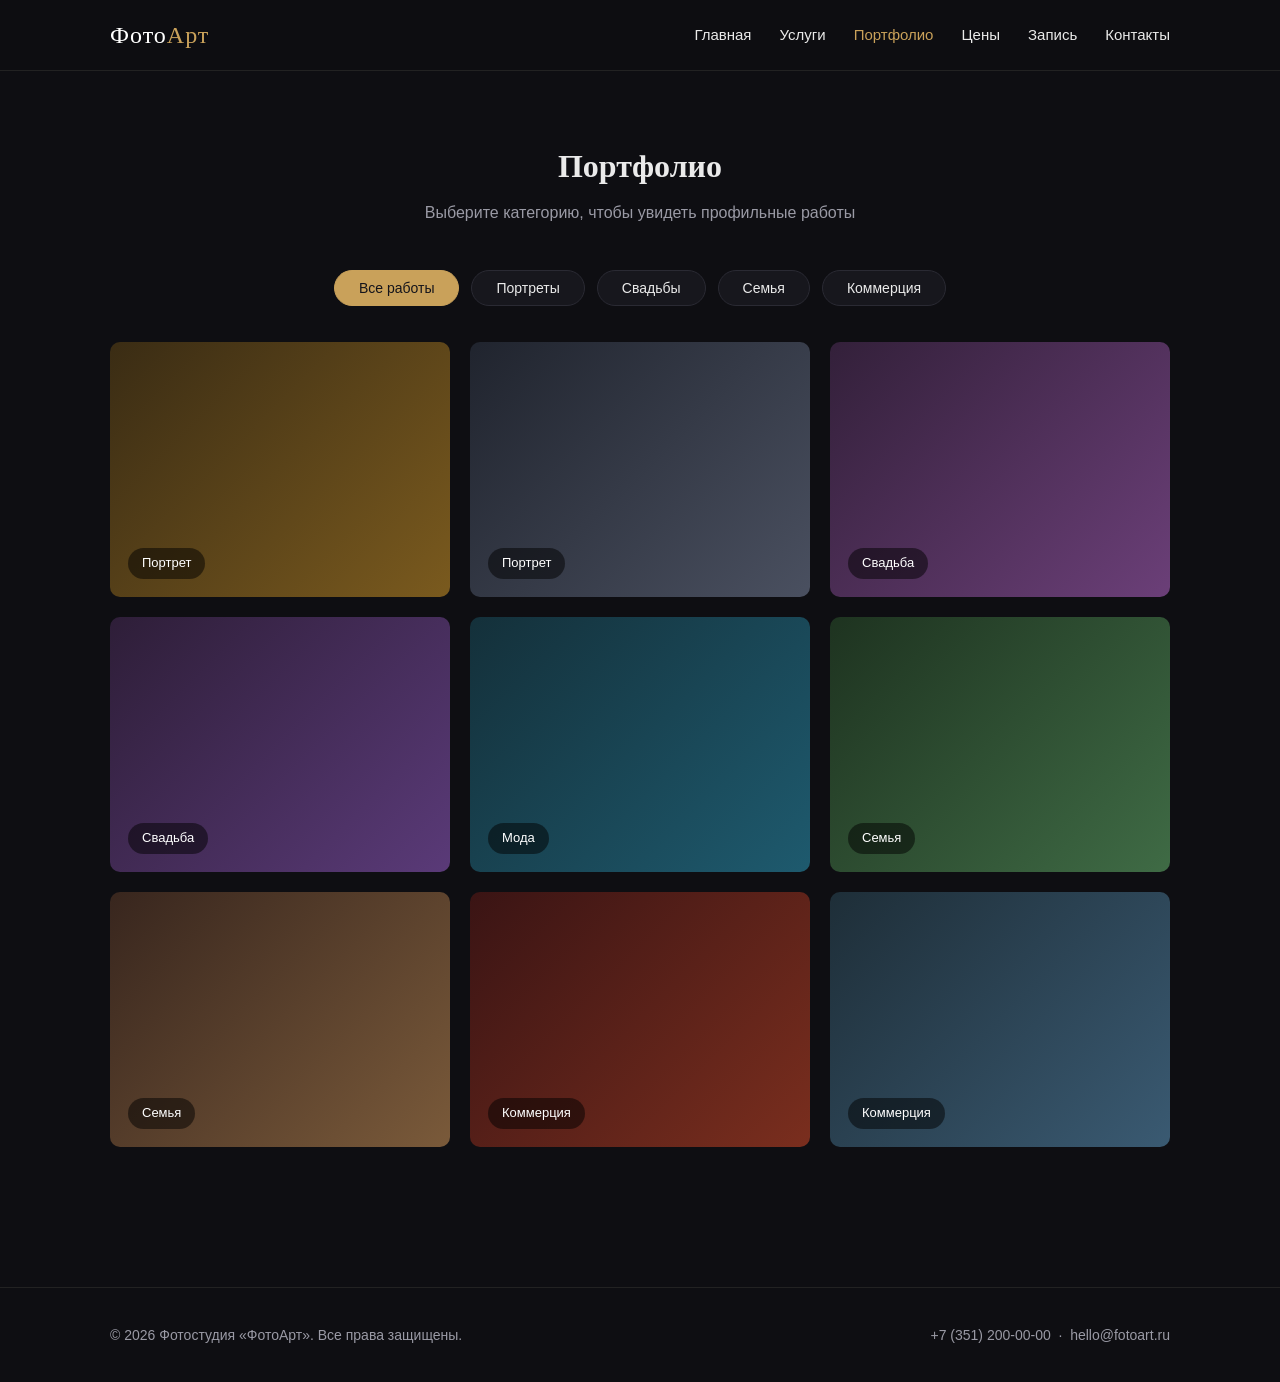
==== portfolio.html @ 707e794a "Add files via upload" ====
<!DOCTYPE html>
<html lang="ru">
<head>
  <meta charset="UTF-8">
  <meta name="viewport" content="width=device-width, initial-scale=1.0">
  <title>Портфолио — ФотоАрт</title>
  <link rel="stylesheet" href="styles.css">
</head>
<body>
  <header class="header">
    <div class="container header-inner">
      <a href="index.html" class="logo">Фото<span>Арт</span></a>
      <nav class="nav" id="nav">
        <a href="index.html">Главная</a>
        <a href="services.html">Услуги</a>
        <a href="portfolio.html">Портфолио</a>
        <a href="price.html">Цены</a>
        <a href="booking.html">Запись</a>
        <a href="contacts.html">Контакты</a>
      </nav>
      <button class="burger" id="burger" aria-label="Меню">
        <span></span><span></span><span></span>
      </button>
    </div>
  </header>

  <main>

    <section class="section">
      <div class="container">
        <h2 class="section-title">Портфолио</h2>
        <p class="section-sub">Выберите категорию, чтобы увидеть профильные работы</p>
        <div class="filters">
          <button class="active" data-filter="all">Все работы</button>
          <button data-filter="portrait">Портреты</button>
          <button data-filter="wedding">Свадьбы</button>
          <button data-filter="family">Семья</button>
          <button data-filter="commercial">Коммерция</button>
        </div>
        <div class="gallery">
          <div class="tile g1" data-cat="portrait"><span class="tag">Портрет</span></div>
          <div class="tile g2" data-cat="portrait"><span class="tag">Портрет</span></div>
          <div class="tile g3" data-cat="wedding"><span class="tag">Свадьба</span></div>
          <div class="tile g7" data-cat="wedding"><span class="tag">Свадьба</span></div>
          <div class="tile g4" data-cat="portrait"><span class="tag">Мода</span></div>
          <div class="tile g6" data-cat="family"><span class="tag">Семья</span></div>
          <div class="tile g8" data-cat="family"><span class="tag">Семья</span></div>
          <div class="tile g5" data-cat="commercial"><span class="tag">Коммерция</span></div>
          <div class="tile g9" data-cat="commercial"><span class="tag">Коммерция</span></div>
        </div>
      </div>
    </section>

  </main>

  <footer class="footer">
    <div class="container footer-inner">
      <div>© 2026 Фотостудия «ФотоАрт». Все права защищены.</div>
      <div>+7 (351) 200-00-00 &nbsp;·&nbsp; hello@fotoart.ru</div>
    </div>
  </footer>

  <script src="script.js" defer></script>
</body>
</html>
---- styles.css ----
* { margin: 0; padding: 0; box-sizing: border-box; }

:root {
  --bg: #0e0e12;
  --panel: #17171d;
  --accent: #c9a15a;
  --accent-light: #dfb977;
  --text: #eaeaea;
  --muted: #9a9aa5;
}

html { scroll-behavior: smooth; }

body {
  background: var(--bg);
  color: var(--text);
  font-family: 'Segoe UI', Arial, sans-serif;
  line-height: 1.6;
}

.container { max-width: 1100px; margin: 0 auto; padding: 0 20px; }

h1, h2, h3 { font-family: Georgia, 'Times New Roman', serif; font-weight: 600; }
.gold { color: var(--accent); }

/* ---------- Header ---------- */
.header {
  position: sticky; top: 0; z-index: 100;
  background: rgba(14,14,18,.94);
  border-bottom: 1px solid #222;
  backdrop-filter: blur(6px);
}
.header-inner { display: flex; align-items: center; justify-content: space-between; height: 70px; }
.logo { font-family: Georgia, serif; font-size: 24px; color: #fff; text-decoration: none; letter-spacing: 1px; }
.logo span { color: var(--accent); }
.nav { display: flex; gap: 28px; }
.nav a { color: var(--text); text-decoration: none; font-size: 15px; transition: color .2s; }
.nav a:hover, .nav a.active { color: var(--accent); }

.burger { display: none; width: 42px; height: 42px; background: none; border: none; cursor: pointer; }
.burger span { display: block; width: 24px; height: 2px; background: var(--accent); margin: 5px auto; }

/* ---------- Hero ---------- */
.hero {
  min-height: 78vh;
  display: flex; align-items: center; text-align: center;
  background: linear-gradient(135deg, #15151d 0%, #221c10 60%, #1a1408 100%);
}
.hero-inner { max-width: 760px; margin: 0 auto; padding: 40px 20px; }
.hero .kicker { letter-spacing: 4px; text-transform: uppercase; font-size: 13px; color: var(--accent); }
.hero h1 { font-size: 52px; margin: 14px 0 6px; }
.hero p { color: var(--muted); font-size: 18px; max-width: 620px; margin: 14px auto 34px; }
.hero-btns { display: flex; gap: 16px; justify-content: center; flex-wrap: wrap; }

.btn {
  display: inline-block; background: var(--accent); color: #14141b;
  padding: 14px 36px; border-radius: 4px; text-decoration: none;
  font-weight: 600; transition: background .2s, transform .2s; border: none; cursor: pointer;
}
.btn:hover { background: var(--accent-light); transform: translateY(-2px); }
.btn-outline { background: transparent; color: var(--accent); border: 1px solid var(--accent); }
.btn-outline:hover { background: rgba(201,161,90,.12); }

/* ---------- Sections ---------- */
.section { padding: 70px 0; }
.section-title { font-size: 32px; text-align: center; margin-bottom: 8px; }
.section-sub { color: var(--muted); text-align: center; margin-bottom: 44px; }

.cards { display: grid; grid-template-columns: repeat(auto-fit, minmax(230px, 1fr)); gap: 24px; }
.card {
  background: var(--panel); padding: 32px 26px; border-radius: 10px;
  border: 1px solid #23232b; transition: transform .25s, border-color .25s;
}
.card:hover { transform: translateY(-6px); border-color: var(--accent); }
.card .icon { font-size: 30px; margin-bottom: 14px; }
.card h3 { margin-bottom: 10px; font-size: 19px; }
.card p { color: var(--muted); font-size: 15px; }
.card .price { font-size: 24px; color: var(--accent); font-weight: 700; margin: 12px 0 4px; }
.card ul { list-style: none; margin: 14px 0 20px; }
.card li { padding: 6px 0; color: var(--muted); border-bottom: 1px dashed #2a2a33; font-size: 14px; }
.card.featured { border-color: var(--accent); }

.cta-band {
  background: linear-gradient(120deg, #1c1608, #26200f);
  border: 1px solid #3a3020; border-radius: 14px;
  text-align: center; padding: 54px 24px;
}

/* ---------- Gallery ---------- */
.filters { display: flex; gap: 12px; justify-content: center; margin-bottom: 36px; flex-wrap: wrap; }
.filters button {
  background: var(--panel); color: var(--text); border: 1px solid #2a2a33;
  padding: 9px 24px; border-radius: 30px; cursor: pointer; font-size: 14px; transition: .2s;
}
.filters button:hover, .filters button.active { background: var(--accent); color: #14141b; border-color: var(--accent); }

.gallery { display: grid; grid-template-columns: repeat(auto-fit, minmax(280px, 1fr)); gap: 20px; }
.tile {
  aspect-ratio: 4/3; border-radius: 10px; display: flex;
  align-items: flex-end; padding: 18px; color: #fff; overflow: hidden;
  transition: transform .25s;
}
.tile:hover { transform: scale(1.02); }
.tile .tag { background: rgba(0,0,0,.5); padding: 5px 14px; border-radius: 20px; font-size: 13px; }
.g1 { background: linear-gradient(135deg,#3a2c14,#7a5a1e); }
.g2 { background: linear-gradient(135deg,#20242e,#4a5060); }
.g3 { background: linear-gradient(135deg,#33203a,#6b3f78); }
.g4 { background: linear-gradient(135deg,#14303a,#1e5a6e); }
.g5 { background: linear-gradient(135deg,#3a1414,#7a2e1e); }
.g6 { background: linear-gradient(135deg,#1e3320,#3f6b45); }
.g7 { background: linear-gradient(135deg,#2e1e38,#5a3a78); }
.g8 { background: linear-gradient(135deg,#38261e,#7a5a3a); }
.g9 { background: linear-gradient(135deg,#1e2e38,#3a5a72); }

/* ---------- Table ---------- */
.price-table { width: 100%; border-collapse: collapse; margin-top: 10px; }
.price-table th, .price-table td { padding: 12px 14px; border-bottom: 1px solid #23232b; text-align: left; font-size: 15px; }
.price-table th { color: var(--accent); font-weight: 600; }
.price-table td:last-child, .price-table th:last-child { text-align: right; color: var(--text); }

/* ---------- Form ---------- */
.form { max-width: 680px; margin: 0 auto; background: var(--panel); padding: 38px; border-radius: 12px; border: 1px solid #23232b; }
.form-row { margin-bottom: 18px; }
.form-grid { display: grid; grid-template-columns: 1fr 1fr; gap: 18px; }
label { display: block; margin-bottom: 6px; font-size: 14px; color: var(--muted); }
input, select, textarea {
  width: 100%; background: #0e0e12; border: 1px solid #2c2c35; color: var(--text);
  padding: 12px 14px; border-radius: 6px; font-size: 15px; font-family: inherit;
}
input:focus, select:focus, textarea:focus { outline: none; border-color: var(--accent); }
.error { color: #e26d6d; font-size: 13px; margin-top: 4px; display: none; }
.error.show { display: block; }
.success { display: none; color: #7bc47f; margin-top: 16px; text-align: center; }
.success.show { display: block; }

/* ---------- Contacts ---------- */
.contact-cards { display: grid; grid-template-columns: repeat(auto-fit, minmax(230px, 1fr)); gap: 24px; margin-bottom: 40px; }
.map-stub {
  border-radius: 12px; border: 1px solid #23232b; height: 300px;
  background:
    repeating-linear-gradient(0deg, transparent 0 39px, #1c1c24 39px 40px),
    repeating-linear-gradient(90deg, transparent 0 39px, #1c1c24 39px 40px),
    linear-gradient(135deg, #131318, #1b1b24);
  display: flex; align-items: center; justify-content: center;
  color: var(--muted); font-size: 14px;
}

/* ---------- Footer ---------- */
.footer { border-top: 1px solid #222; padding: 36px 0; margin-top: 70px; color: var(--muted); font-size: 14px; }
.footer-inner { display: flex; justify-content: space-between; flex-wrap: wrap; gap: 12px; }

/* ---------- Adaptive ---------- */
@media (max-width: 768px) {
  .burger { display: block; }
  .nav {
    position: fixed; top: 70px; left: 0; right: 0;
    background: #12121a; flex-direction: column; padding: 22px; gap: 18px;
    display: none; border-bottom: 1px solid #222;
  }
  .nav.open { display: flex; }
  .hero h1 { font-size: 34px; }
  .section-title { font-size: 26px; }
  .form-grid { grid-template-columns: 1fr; }
  .section { padding: 50px 0; }
}
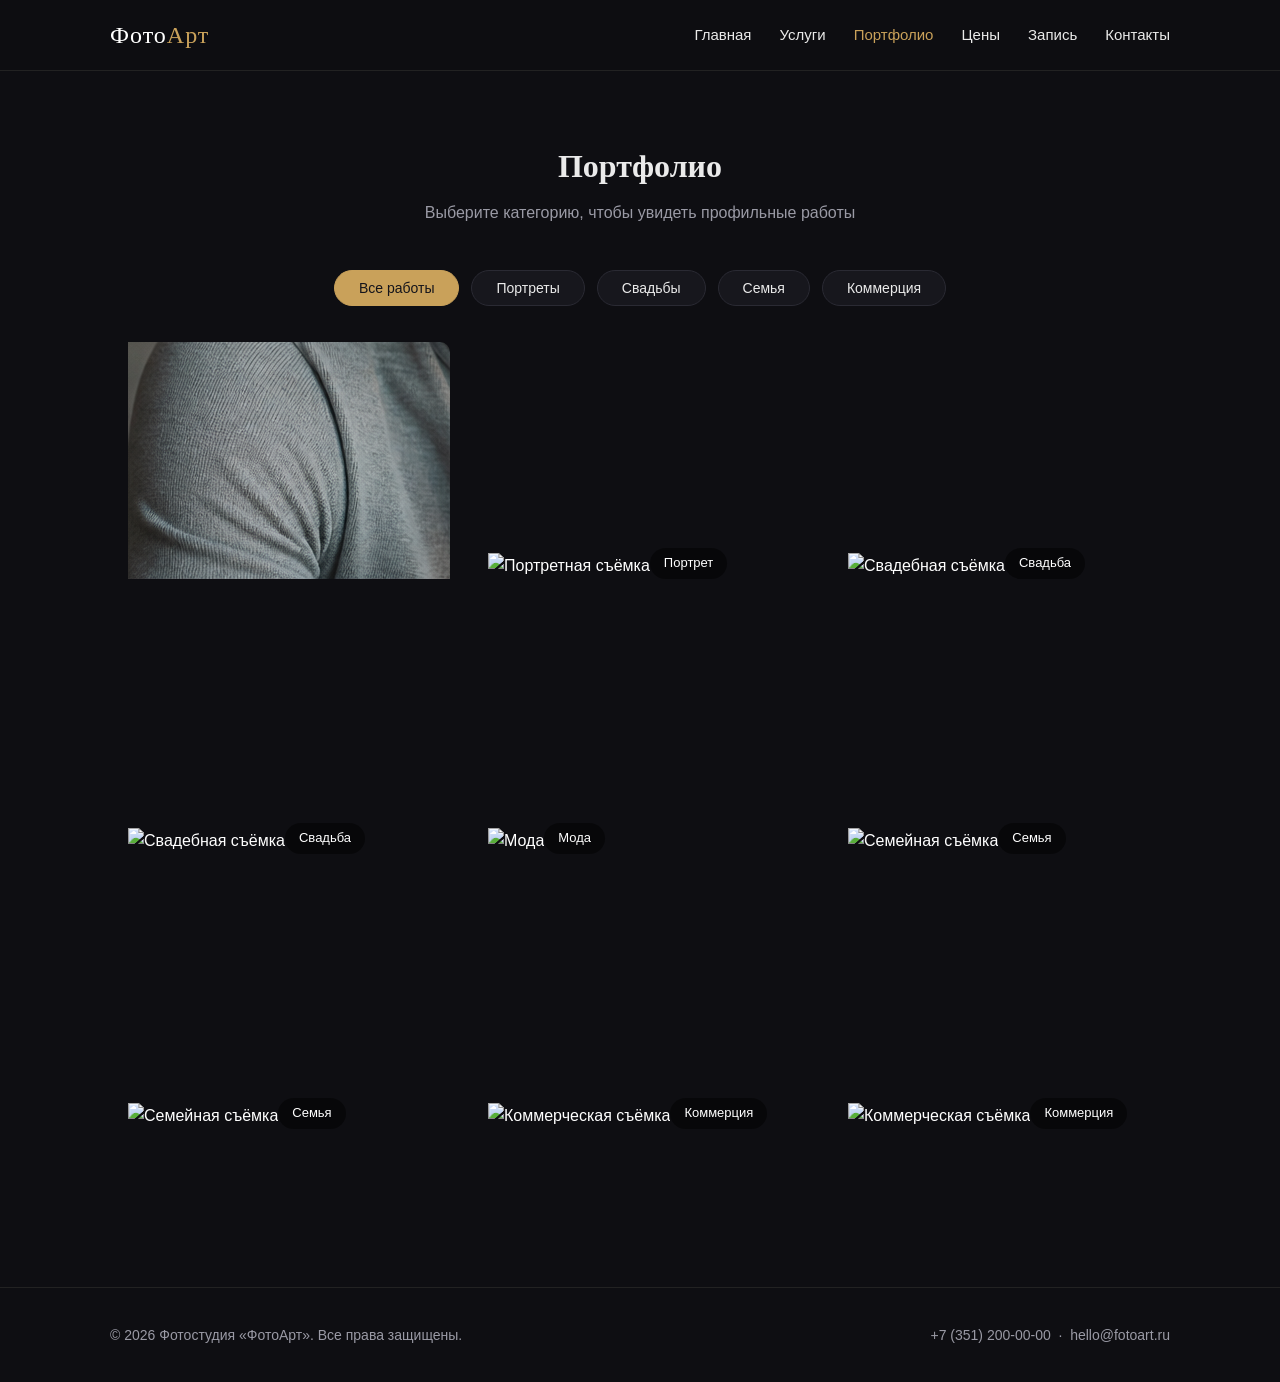
==== commit 9a60f11a: "Update portfolio.html add img" ====
--- a/portfolio.html
+++ b/portfolio.html
@@ -38,15 +38,15 @@
           <button data-filter="commercial">Коммерция</button>
         </div>
         <div class="gallery">
-          <div class="tile g1" data-cat="portrait"><span class="tag">Портрет</span></div>
-          <div class="tile g2" data-cat="portrait"><span class="tag">Портрет</span></div>
-          <div class="tile g3" data-cat="wedding"><span class="tag">Свадьба</span></div>
-          <div class="tile g7" data-cat="wedding"><span class="tag">Свадьба</span></div>
-          <div class="tile g4" data-cat="portrait"><span class="tag">Мода</span></div>
-          <div class="tile g6" data-cat="family"><span class="tag">Семья</span></div>
-          <div class="tile g8" data-cat="family"><span class="tag">Семья</span></div>
-          <div class="tile g5" data-cat="commercial"><span class="tag">Коммерция</span></div>
-          <div class="tile g9" data-cat="commercial"><span class="tag">Коммерция</span></div>
+          <div class="tile" data-cat="portrait"><img src="img/portrait-1.png" alt="Портретная съёмка"><span class="tag">Портрет</span></div>
+          <div class="tile" data-cat="portrait"><img src="img/portrait-2.png" alt="Портретная съёмка"><span class="tag">Портрет</span></div>
+          <div class="tile" data-cat="wedding"><img src="img/wedding-1.png" alt="Свадебная съёмка"><span class="tag">Свадьба</span></div>
+          <div class="tile" data-cat="wedding"><img src="img/wedding-1.png" alt="Свадебная съёмка"><span class="tag">Свадьба</span></div>
+          <div class="tile" data-cat="portrait"><img src="img/portrait-3.png" alt="Мода"><span class="tag">Мода</span></div>
+          <div class="tile" data-cat="family"><img src="img/family-1.png" alt="Семейная съёмка"><span class="tag">Семья</span></div>
+          <div class="tile" data-cat="family"><img src="img/family-2.png" alt="Семейная съёмка"><span class="tag">Семья</span></div>
+          <div class="tile" data-cat="commercial"><img src="img/commercial-1.png" alt="Коммерческая съёмка"><span class="tag">Коммерция</span></div>
+          <div class="tile" data-cat="commercial"><img src="img/commercial-2.png" alt="Коммерческая съёмка"><span class="tag">Коммерция</span></div>
         </div>
       </div>
     </section>
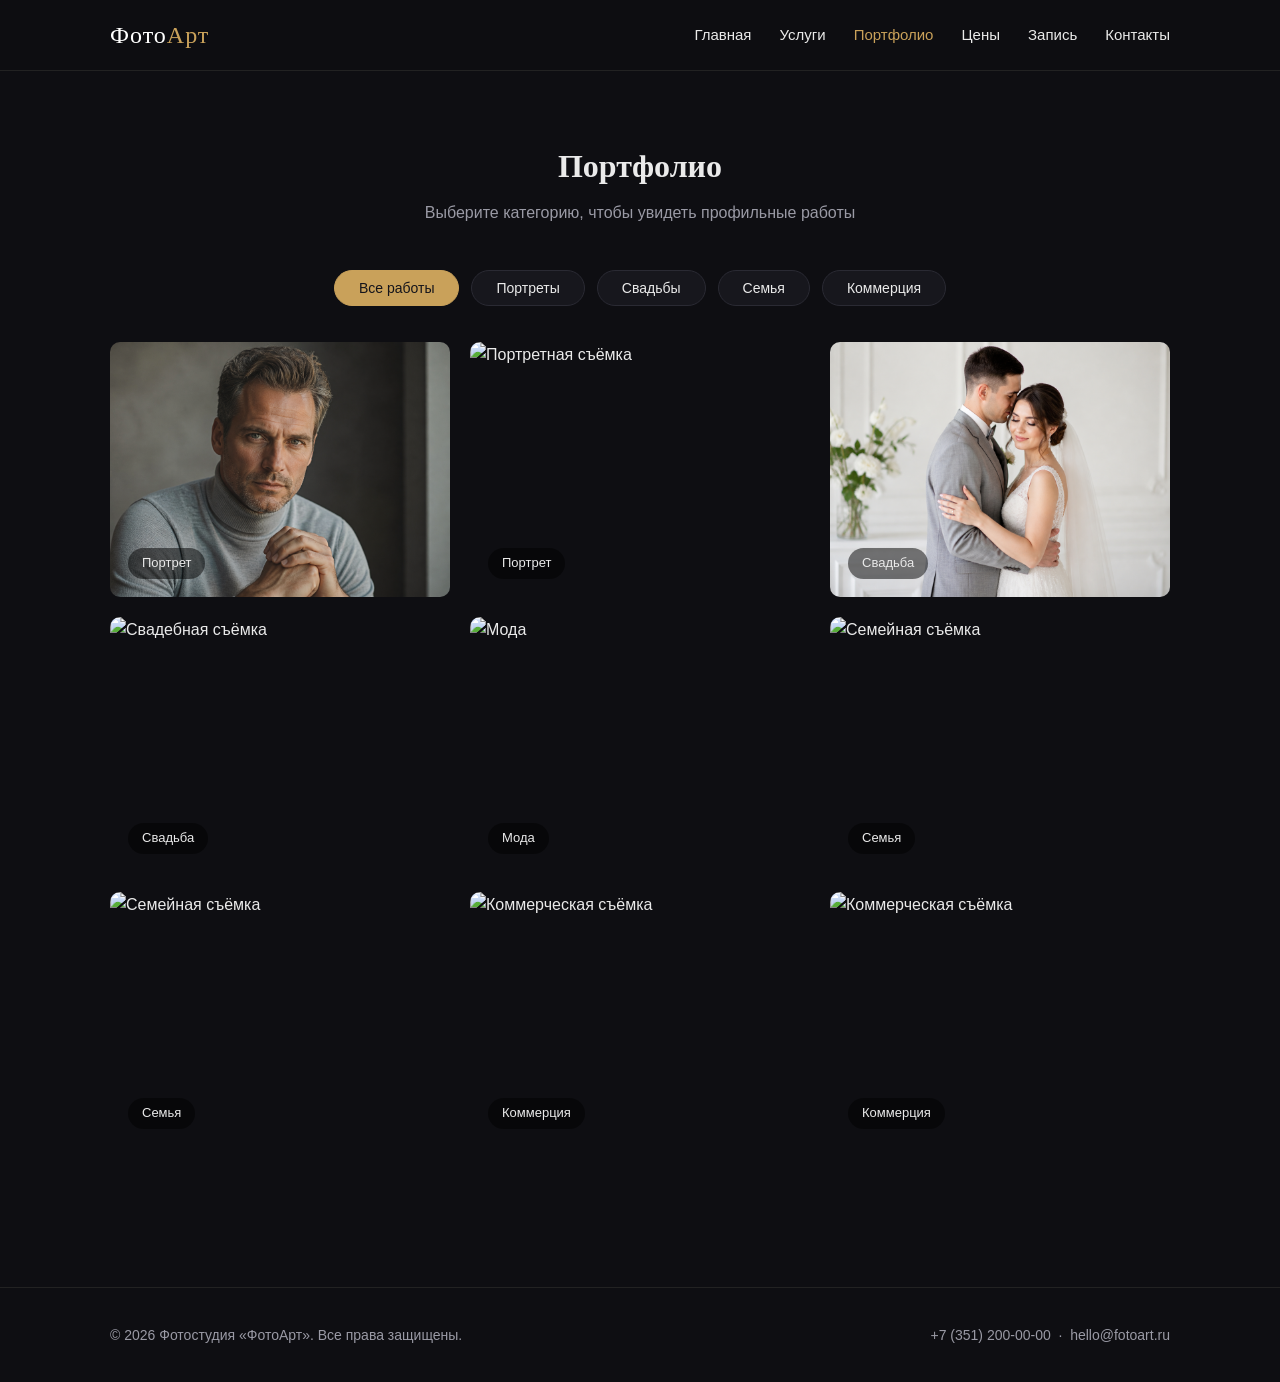
==== commit 2e63b2b7: "Update portfolio.html rename ing" ====
--- a/portfolio.html
+++ b/portfolio.html
@@ -41,8 +41,8 @@
           <div class="tile" data-cat="portrait"><img src="img/portrait-1.png" alt="Портретная съёмка"><span class="tag">Портрет</span></div>
           <div class="tile" data-cat="portrait"><img src="img/portrait-2.png" alt="Портретная съёмка"><span class="tag">Портрет</span></div>
           <div class="tile" data-cat="wedding"><img src="img/wedding-1.png" alt="Свадебная съёмка"><span class="tag">Свадьба</span></div>
-          <div class="tile" data-cat="wedding"><img src="img/wedding-1.png" alt="Свадебная съёмка"><span class="tag">Свадьба</span></div>
-          <div class="tile" data-cat="portrait"><img src="img/portrait-3.png" alt="Мода"><span class="tag">Мода</span></div>
+          <div class="tile" data-cat="wedding"><img src="img/wedding-2.png" alt="Свадебная съёмка"><span class="tag">Свадьба</span></div>
+          <div class="tile" data-cat="portrait"><img src="img/style-1.png" alt="Мода"><span class="tag">Мода</span></div>
           <div class="tile" data-cat="family"><img src="img/family-1.png" alt="Семейная съёмка"><span class="tag">Семья</span></div>
           <div class="tile" data-cat="family"><img src="img/family-2.png" alt="Семейная съёмка"><span class="tag">Семья</span></div>
           <div class="tile" data-cat="commercial"><img src="img/commercial-1.png" alt="Коммерческая съёмка"><span class="tag">Коммерция</span></div>
--- a/styles.css
+++ b/styles.css
@@ -97,12 +97,31 @@
 
 .gallery { display: grid; grid-template-columns: repeat(auto-fit, minmax(280px, 1fr)); gap: 20px; }
 .tile {
-  aspect-ratio: 4/3; border-radius: 10px; display: flex;
-  align-items: flex-end; padding: 18px; color: #fff; overflow: hidden;
+  position: relative;
+  aspect-ratio: 4/3;
+  border-radius: 10px;
+  overflow: hidden;
   transition: transform .25s;
 }
 .tile:hover { transform: scale(1.02); }
-.tile .tag { background: rgba(0,0,0,.5); padding: 5px 14px; border-radius: 20px; font-size: 13px; }
+.tile img {
+  position: absolute;
+  inset: 0;
+  width: 100%;
+  height: 100%;
+  object-fit: cover;
+  transition: transform .4s;
+}
+.tile:hover img { transform: scale(1.05); }
+.tile .tag {
+  position: absolute;
+  left: 18px;
+  bottom: 18px;
+  background: rgba(0,0,0,.5);
+  padding: 5px 14px;
+  border-radius: 20px;
+  font-size: 13px;
+}
 .g1 { background: linear-gradient(135deg,#3a2c14,#7a5a1e); }
 .g2 { background: linear-gradient(135deg,#20242e,#4a5060); }
 .g3 { background: linear-gradient(135deg,#33203a,#6b3f78); }
